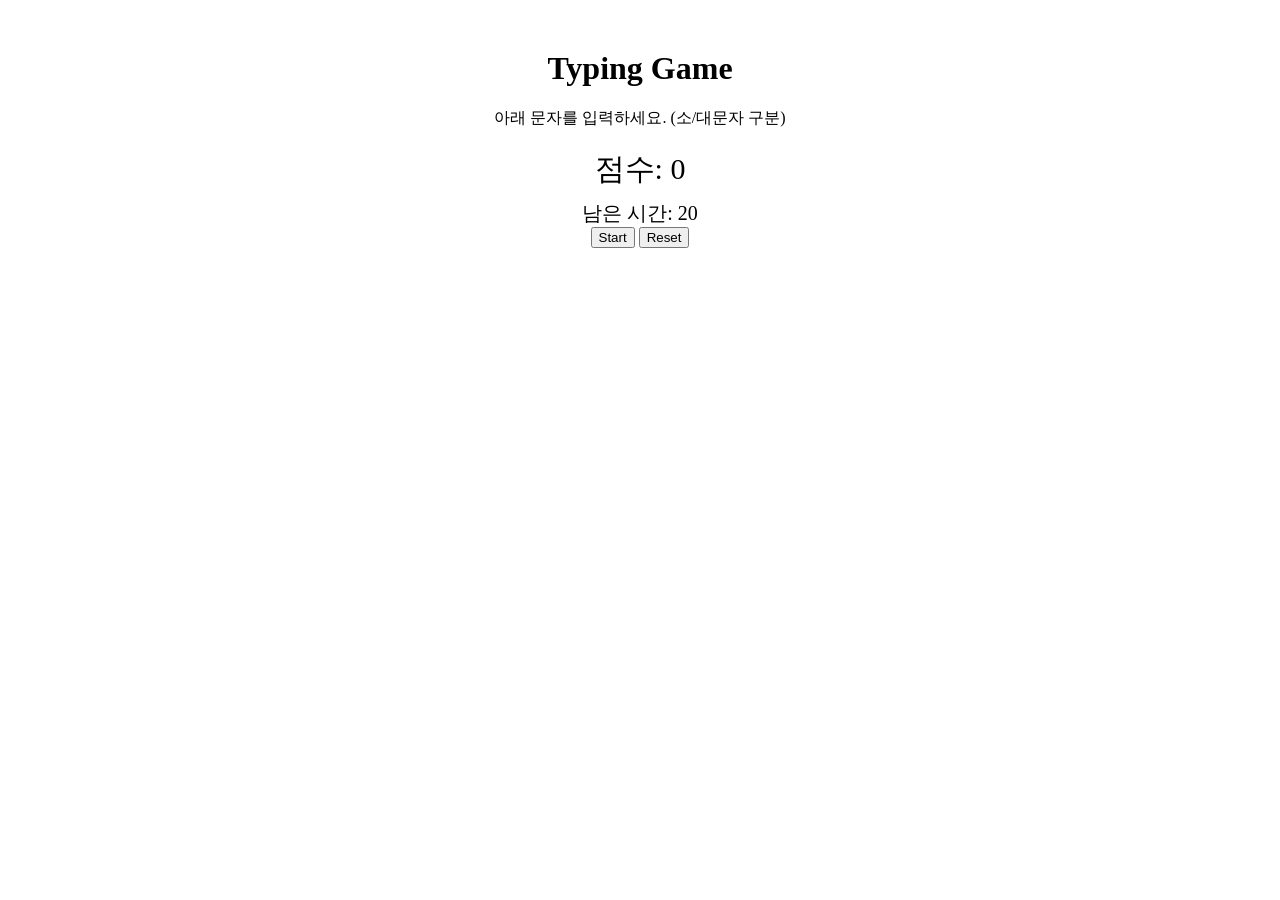
==== typing_game.html @ 27bb7985 "fix : 분할 HTML은 골격만 남기고 CSS/JS를 별도 파일로 분리. 3명이 각자 다른 파일에서 작업할 수 있도록 역할별로 나눔.  - css/style.css : 디자인 -" ====
<!--
    1. 아래 게임의 문제점을 발견하고, 개선점을 제시하세요. 정답은 없습니다.
    2. 디자인을 개선해보세요.

    [구조 안내]
    이 파일은 '골격'만 담당합니다. 마크업 구조와 id/class만 두고,
    디자인은 css/style.css, 동작은 js/*.js 에서 수정하세요.

    담당 나누기 예시
      - A : css/style.css      (디자인)
      - B : js/ui.js           (화면 표시)
      - C : js/game.js         (게임 규칙/진행)
      - 공통 : js/config.js    (설정값 — 바꿀 일 있으면 서로 알리고 수정)
 -->
<!DOCTYPE html>
<html lang="ko">
<head>
    <meta charset="UTF-8">
    <meta name="viewport" content="width=device-width, initial-scale=1.0">
    <title>Typing Game</title>
    <link rel="stylesheet" href="css/style.css">
</head>
<body>
    <main class="game">
        <h1 class="game__title">Typing Game</h1>

        <p class="game__guide">아래 문자를 입력하세요. (소/대문자 구분)</p>

        <!-- 지금 입력해야 할 문자가 표시되는 곳 -->
        <div class="game__target" id="targetChar"></div>

        <div class="game__status">
            <div class="game__score" id="score"></div>
            <div class="game__timer" id="timer"></div>
        </div>

        <div class="game__controls">
            <button type="button" class="game__button" id="startButton">Start</button>
            <button type="button" class="game__button" id="resetButton">Reset</button>
        </div>
    </main>

    <!-- 순서 중요: config → ui → game -->
    <script src="js/config.js"></script>
    <script src="js/ui.js"></script>
    <script src="js/game.js"></script>
</body>
</html>
---- css/style.css ----
/*
 * style.css — 디자인 담당
 *
 * 현재는 원본 HTML 에 있던 스타일을 그대로 옮겨온 상태입니다.
 * 아래 :root 변수부터 손대면 색/크기를 한 번에 바꿀 수 있습니다.
 */

:root {
    --target-size: 50px;
    --score-size: 30px;
    --timer-size: 20px;
}

body {
    text-align: center;
    margin-top: 50px;
}

.game__target {
    font-size: var(--target-size);
    font-weight: bold;
    margin-bottom: 20px;
}

.game__score {
    font-size: var(--score-size);
    margin-top: 20px;
    cursor: pointer;
}

.game__timer {
    font-size: var(--timer-size);
    margin-top: 10px;
}
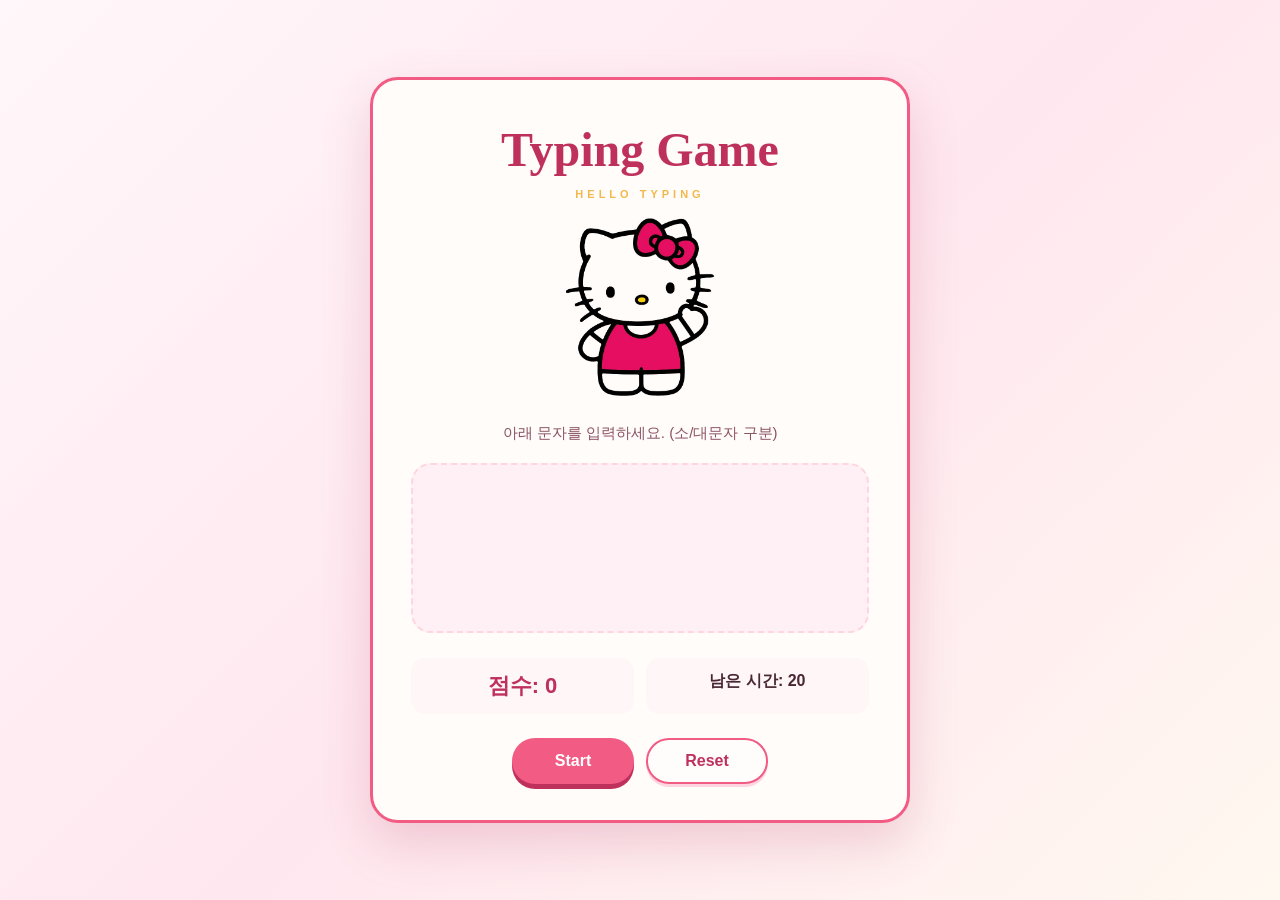
==== commit 5c675c10: "ui_sol" ====
--- a/typing_game.html
+++ b/typing_game.html
@@ -24,6 +24,8 @@
     <main class="game">
         <h1 class="game__title">Typing Game</h1>
 
+        <img class="game__character" src="assets/hello-kitty.png" alt="헬로키티 캐릭터">
+
         <p class="game__guide">아래 문자를 입력하세요. (소/대문자 구분)</p>
 
         <!-- 지금 입력해야 할 문자가 표시되는 곳 -->
--- a/css/style.css
+++ b/css/style.css
@@ -6,29 +6,253 @@
  */
 
 :root {
-    --target-size: 50px;
-    --score-size: 30px;
-    --timer-size: 20px;
+    --pink: #f25b83;
+    --dark-pink: #bf315d;
+    --pale-pink: #fff0f5;
+    --blush: #ffd5e1;
+    --ink: #4a2735;
+    --white: #fffdfb;
+    --gold: #f2b84b;
+}
+
+* {
+    box-sizing: border-box;
 }
 
 body {
+    min-height: 100vh;
+    display: grid;
+    place-items: center;
+    margin: 0;
+    padding: 32px 16px;
+    color: var(--ink);
+    background: linear-gradient(135deg, #fff7fa 0%, #ffe7ef 52%, #fff8f0 100%);
+    font-family: "Trebuchet MS", "Malgun Gothic", sans-serif;
+}
+
+.game {
+    position: relative;
+    width: min(100%, 540px);
+    padding: 42px 38px 36px;
+    border: 3px solid var(--pink);
+    border-radius: 28px;
+    background: rgba(255, 253, 251, 0.95);
+    box-shadow: 0 20px 50px rgba(174, 54, 93, 0.2);
     text-align: center;
-    margin-top: 50px;
+}
+
+.game__title {
+    position: relative;
+    z-index: 1;
+    margin: 0;
+    color: var(--dark-pink);
+    font-family: Georgia, "Times New Roman", serif;
+    font-size: clamp(32px, 8vw, 48px);
+}
+
+.game__title::before {
+    content: none;
+}
+
+.game__title::after {
+    display: block;
+    margin: 11px auto 0;
+    color: var(--gold);
+    content: "HELLO TYPING";
+    font-family: "Trebuchet MS", sans-serif;
+    font-size: 11px;
+    font-weight: bold;
+    letter-spacing: 4px;
+}
+
+.game__guide {
+    margin: 22px 0 20px;
+    color: #8c5366;
+    font-size: 15px;
+}
+
+.game__character {
+    display: block;
+    width: min(100%, 190px);
+    height: auto;
+    margin: 12px auto 18px;
+    border-radius: 18px;
+    mix-blend-mode: multiply;
 }
 
 .game__target {
-    font-size: var(--target-size);
-    font-weight: bold;
-    margin-bottom: 20px;
+    min-height: 170px;
+    display: grid;
+    place-items: center;
+    margin-bottom: 25px;
+    border: 2px dashed var(--blush);
+    border-radius: 20px;
+    color: var(--dark-pink);
+    background: var(--pale-pink);
+    font-family: Georgia, "Times New Roman", serif;
+    font-size: clamp(76px, 18vw, 116px);
+    font-weight: bold;
+    line-height: 1;
+    text-shadow: 4px 4px 0 var(--blush);
+}
+
+.game__target:not(:empty) {
+    animation: target-pop 180ms ease-out;
+}
+
+.game__status {
+    display: grid;
+    grid-template-columns: 1fr 1fr;
+    gap: 12px;
+    margin-bottom: 24px;
+}
+
+.game__score,
+.game__timer {
+    margin: 0;
+    padding: 13px 10px;
+    border-radius: 14px;
+    background: #fff6f8;
+    font-weight: bold;
 }
 
 .game__score {
-    font-size: var(--score-size);
-    margin-top: 20px;
+    color: var(--dark-pink);
+    font-size: 22px;
+}
+
+.game__timer {
+    color: var(--ink);
+    font-size: 16px;
+    overflow-wrap: anywhere;
+}
+
+.game__controls {
+    display: flex;
+    justify-content: center;
+    gap: 12px;
+}
+
+.game__button {
+    min-width: 122px;
+    padding: 12px 22px;
+    border: 0;
+    border-radius: 999px;
+    color: white;
+    background: var(--pink);
+    box-shadow: 0 5px 0 var(--dark-pink);
     cursor: pointer;
-}
-
-.game__timer {
-    font-size: var(--timer-size);
-    margin-top: 10px;
-}
+    font: inherit;
+    font-weight: bold;
+    transition: transform 120ms ease, box-shadow 120ms ease, background 120ms ease;
+}
+
+.game__button:hover {
+    background: #e84974;
+    transform: translateY(-2px);
+    box-shadow: 0 7px 0 var(--dark-pink);
+}
+
+.game__button:active {
+    transform: translateY(3px);
+    box-shadow: 0 2px 0 var(--dark-pink);
+}
+
+#resetButton {
+    color: var(--dark-pink);
+    background: var(--white);
+    border: 2px solid var(--pink);
+    box-shadow: 0 3px 0 var(--blush);
+}
+
+#resetButton:hover {
+    background: var(--pale-pink);
+    box-shadow: 0 5px 0 var(--blush);
+}
+
+.game__button:focus-visible {
+    outline: 3px solid #f6b1c5;
+    outline-offset: 4px;
+}
+
+@keyframes target-pop {
+    from { opacity: 0.3; transform: scale(0.75); }
+    to { opacity: 1; transform: scale(1); }
+}
+
+@media (max-width: 460px) {
+    .game {
+        padding: 36px 20px 30px;
+    }
+
+    .game::before {
+        left: 25px;
+    }
+
+    .game::after {
+        right: 25px;
+    }
+
+    .game__status {
+        grid-template-columns: 1fr;
+        gap: 8px;
+    }
+
+    .game__controls {
+        flex-direction: column;
+    }
+
+    .game__button {
+        width: 100%;
+    }
+}
+
+@media (max-width: 340px) {
+    body {
+        padding: 24px 10px;
+    }
+
+    .game {
+        padding: 32px 14px 24px;
+        border-radius: 22px;
+    }
+
+    .game::before,
+    .game::after {
+        width: 42px;
+        height: 42px;
+        top: -16px;
+    }
+
+    .game::before {
+        left: 18px;
+    }
+
+    .game::after {
+        right: 18px;
+    }
+
+    .game__title {
+        font-size: 30px;
+    }
+
+    .game__title::after {
+        font-size: 9px;
+        letter-spacing: 3px;
+    }
+
+    .game__target {
+        min-height: 135px;
+        font-size: 72px;
+    }
+}
+
+@media (prefers-reduced-motion: reduce) {
+    *,
+    *::before,
+    *::after {
+        scroll-behavior: auto !important;
+        transition-duration: 0.01ms !important;
+        animation-duration: 0.01ms !important;
+    }
+}
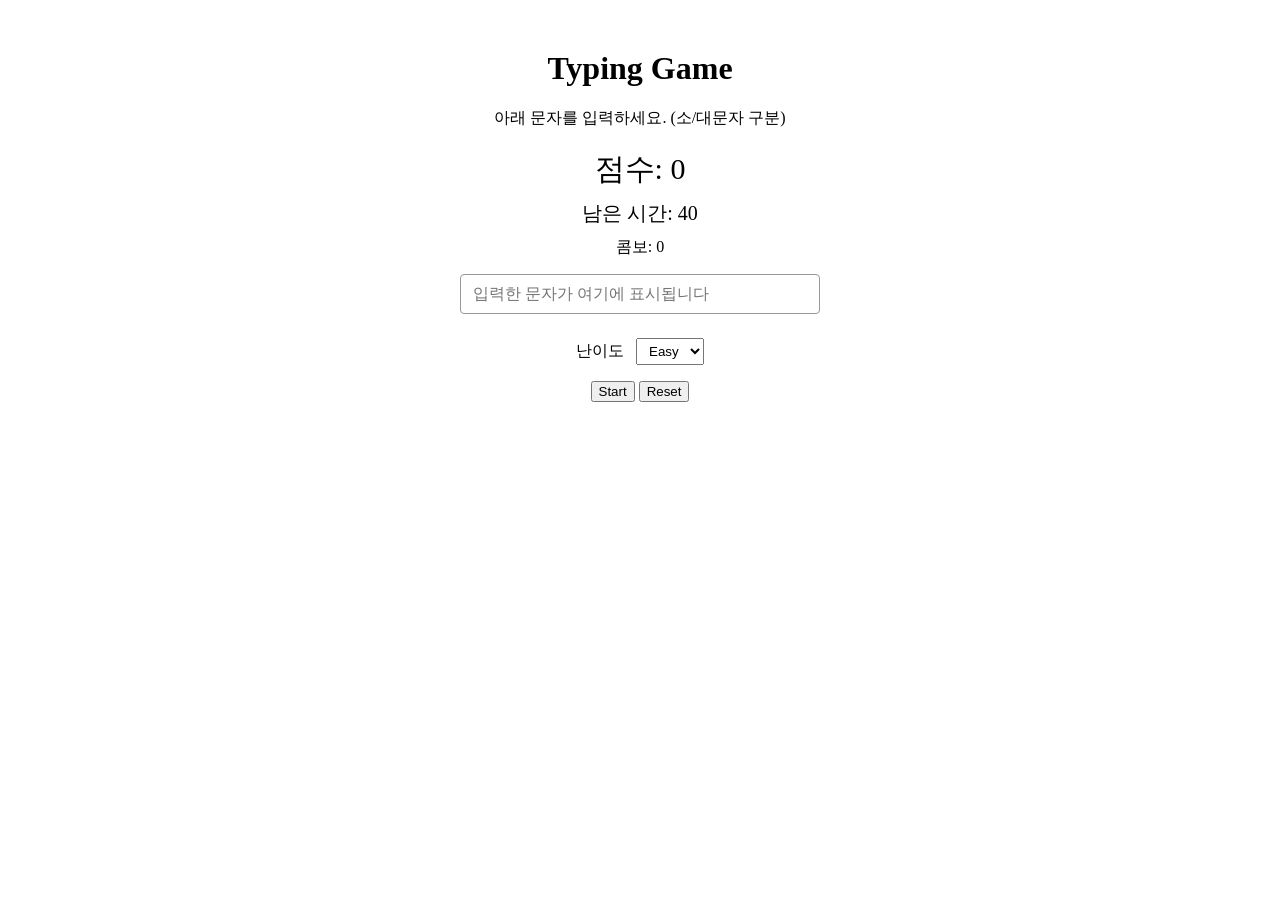
==== commit 93407ea0: "score_game" ====
--- a/typing_game.html
+++ b/typing_game.html
@@ -24,8 +24,6 @@
     <main class="game">
         <h1 class="game__title">Typing Game</h1>
 
-        <img class="game__character" src="assets/hello-kitty.png" alt="헬로키티 캐릭터">
-
         <p class="game__guide">아래 문자를 입력하세요. (소/대문자 구분)</p>
 
         <!-- 지금 입력해야 할 문자가 표시되는 곳 -->
@@ -34,7 +32,17 @@
         <div class="game__status">
             <div class="game__score" id="score"></div>
             <div class="game__timer" id="timer"></div>
+            <div class="game__combo" id="combo"></div>
+            <input class="game__input" id="typedInput" type="text" placeholder="입력한 문자가 여기에 표시됩니다" readonly>
         </div>
+
+        <label class="game__mode">
+            난이도
+            <select id="modeSelect">
+                <option value="easy">Easy</option>
+                <option value="hard">Hard</option>
+            </select>
+        </label>
 
         <div class="game__controls">
             <button type="button" class="game__button" id="startButton">Start</button>
--- a/css/style.css
+++ b/css/style.css
@@ -6,253 +6,54 @@
  */
 
 :root {
-    --pink: #f25b83;
-    --dark-pink: #bf315d;
-    --pale-pink: #fff0f5;
-    --blush: #ffd5e1;
-    --ink: #4a2735;
-    --white: #fffdfb;
-    --gold: #f2b84b;
-}
-
-* {
-    box-sizing: border-box;
+    --target-size: 50px;
+    --score-size: 30px;
+    --timer-size: 20px;
 }
 
 body {
-    min-height: 100vh;
-    display: grid;
-    place-items: center;
-    margin: 0;
-    padding: 32px 16px;
-    color: var(--ink);
-    background: linear-gradient(135deg, #fff7fa 0%, #ffe7ef 52%, #fff8f0 100%);
-    font-family: "Trebuchet MS", "Malgun Gothic", sans-serif;
-}
-
-.game {
-    position: relative;
-    width: min(100%, 540px);
-    padding: 42px 38px 36px;
-    border: 3px solid var(--pink);
-    border-radius: 28px;
-    background: rgba(255, 253, 251, 0.95);
-    box-shadow: 0 20px 50px rgba(174, 54, 93, 0.2);
     text-align: center;
-}
-
-.game__title {
-    position: relative;
-    z-index: 1;
-    margin: 0;
-    color: var(--dark-pink);
-    font-family: Georgia, "Times New Roman", serif;
-    font-size: clamp(32px, 8vw, 48px);
-}
-
-.game__title::before {
-    content: none;
-}
-
-.game__title::after {
-    display: block;
-    margin: 11px auto 0;
-    color: var(--gold);
-    content: "HELLO TYPING";
-    font-family: "Trebuchet MS", sans-serif;
-    font-size: 11px;
-    font-weight: bold;
-    letter-spacing: 4px;
-}
-
-.game__guide {
-    margin: 22px 0 20px;
-    color: #8c5366;
-    font-size: 15px;
-}
-
-.game__character {
-    display: block;
-    width: min(100%, 190px);
-    height: auto;
-    margin: 12px auto 18px;
-    border-radius: 18px;
-    mix-blend-mode: multiply;
+    margin-top: 50px;
 }
 
 .game__target {
-    min-height: 170px;
-    display: grid;
-    place-items: center;
-    margin-bottom: 25px;
-    border: 2px dashed var(--blush);
-    border-radius: 20px;
-    color: var(--dark-pink);
-    background: var(--pale-pink);
-    font-family: Georgia, "Times New Roman", serif;
-    font-size: clamp(76px, 18vw, 116px);
+    font-size: var(--target-size);
     font-weight: bold;
-    line-height: 1;
-    text-shadow: 4px 4px 0 var(--blush);
-}
-
-.game__target:not(:empty) {
-    animation: target-pop 180ms ease-out;
-}
-
-.game__status {
-    display: grid;
-    grid-template-columns: 1fr 1fr;
-    gap: 12px;
-    margin-bottom: 24px;
-}
-
-.game__score,
-.game__timer {
-    margin: 0;
-    padding: 13px 10px;
-    border-radius: 14px;
-    background: #fff6f8;
-    font-weight: bold;
+    margin-bottom: 20px;
 }
 
 .game__score {
-    color: var(--dark-pink);
-    font-size: 22px;
+    font-size: var(--score-size);
+    margin-top: 20px;
+    cursor: pointer;
 }
 
 .game__timer {
-    color: var(--ink);
-    font-size: 16px;
-    overflow-wrap: anywhere;
+    font-size: var(--timer-size);
+    margin-top: 10px;
 }
 
-.game__controls {
-    display: flex;
-    justify-content: center;
-    gap: 12px;
+.game__combo {
+    margin-top: 10px;
 }
 
-.game__button {
-    min-width: 122px;
-    padding: 12px 22px;
-    border: 0;
-    border-radius: 999px;
-    color: white;
-    background: var(--pink);
-    box-shadow: 0 5px 0 var(--dark-pink);
-    cursor: pointer;
+.game__input {
+    box-sizing: border-box;
+    display: block;
+    width: min(100%, 360px);
+    margin: 16px auto 0;
+    padding: 10px 12px;
+    border: 1px solid #999;
+    border-radius: 4px;
     font: inherit;
-    font-weight: bold;
-    transition: transform 120ms ease, box-shadow 120ms ease, background 120ms ease;
 }
 
-.game__button:hover {
-    background: #e84974;
-    transform: translateY(-2px);
-    box-shadow: 0 7px 0 var(--dark-pink);
+.game__mode {
+    display: block;
+    margin: 24px 0 16px;
 }
 
-.game__button:active {
-    transform: translateY(3px);
-    box-shadow: 0 2px 0 var(--dark-pink);
+.game__mode select {
+    margin-left: 8px;
+    padding: 4px 8px;
 }
-
-#resetButton {
-    color: var(--dark-pink);
-    background: var(--white);
-    border: 2px solid var(--pink);
-    box-shadow: 0 3px 0 var(--blush);
-}
-
-#resetButton:hover {
-    background: var(--pale-pink);
-    box-shadow: 0 5px 0 var(--blush);
-}
-
-.game__button:focus-visible {
-    outline: 3px solid #f6b1c5;
-    outline-offset: 4px;
-}
-
-@keyframes target-pop {
-    from { opacity: 0.3; transform: scale(0.75); }
-    to { opacity: 1; transform: scale(1); }
-}
-
-@media (max-width: 460px) {
-    .game {
-        padding: 36px 20px 30px;
-    }
-
-    .game::before {
-        left: 25px;
-    }
-
-    .game::after {
-        right: 25px;
-    }
-
-    .game__status {
-        grid-template-columns: 1fr;
-        gap: 8px;
-    }
-
-    .game__controls {
-        flex-direction: column;
-    }
-
-    .game__button {
-        width: 100%;
-    }
-}
-
-@media (max-width: 340px) {
-    body {
-        padding: 24px 10px;
-    }
-
-    .game {
-        padding: 32px 14px 24px;
-        border-radius: 22px;
-    }
-
-    .game::before,
-    .game::after {
-        width: 42px;
-        height: 42px;
-        top: -16px;
-    }
-
-    .game::before {
-        left: 18px;
-    }
-
-    .game::after {
-        right: 18px;
-    }
-
-    .game__title {
-        font-size: 30px;
-    }
-
-    .game__title::after {
-        font-size: 9px;
-        letter-spacing: 3px;
-    }
-
-    .game__target {
-        min-height: 135px;
-        font-size: 72px;
-    }
-}
-
-@media (prefers-reduced-motion: reduce) {
-    *,
-    *::before,
-    *::after {
-        scroll-behavior: auto !important;
-        transition-duration: 0.01ms !important;
-        animation-duration: 0.01ms !important;
-    }
-}
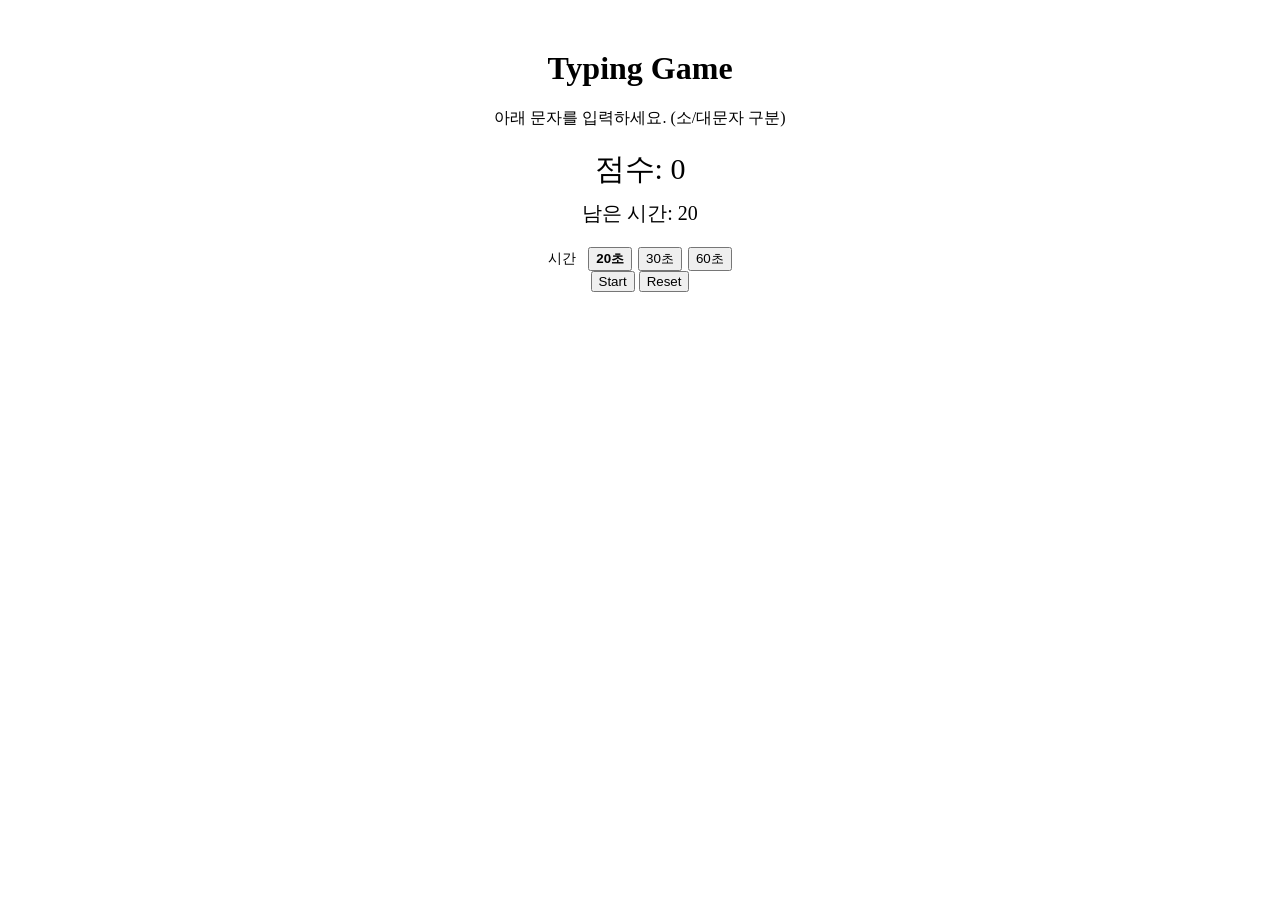
==== commit 6a086c4f: "feat: 게임 시간 20/30/60초 선택 기능 추가 CONFIG.TIME_OPTIONS 목록을 읽어 시간 선택 버튼을 자동 생성. 앞으로 시간 추가/삭제는 config.js 한" ====
--- a/typing_game.html
+++ b/typing_game.html
@@ -32,17 +32,13 @@
         <div class="game__status">
             <div class="game__score" id="score"></div>
             <div class="game__timer" id="timer"></div>
-            <div class="game__combo" id="combo"></div>
-            <input class="game__input" id="typedInput" type="text" placeholder="입력한 문자가 여기에 표시됩니다" readonly>
         </div>
 
-        <label class="game__mode">
-            난이도
-            <select id="modeSelect">
-                <option value="easy">Easy</option>
-                <option value="hard">Hard</option>
-            </select>
-        </label>
+        <!-- 시간 선택 버튼이 들어갈 자리 (버튼은 js/ui.js 가 만들어 넣습니다) -->
+        <div class="game__times">
+            <span class="game__times-label">시간</span>
+            <div class="game__time-options" id="timeOptions"></div>
+        </div>
 
         <div class="game__controls">
             <button type="button" class="game__button" id="startButton">Start</button>
--- a/css/style.css
+++ b/css/style.css
@@ -33,27 +33,26 @@
     margin-top: 10px;
 }
 
-.game__combo {
-    margin-top: 10px;
+/* --- 시간 선택 --- */
+.game__times {
+    margin-top: 20px;
 }
 
-.game__input {
-    box-sizing: border-box;
-    display: block;
-    width: min(100%, 360px);
-    margin: 16px auto 0;
-    padding: 10px 12px;
-    border: 1px solid #999;
-    border-radius: 4px;
-    font: inherit;
+.game__times-label {
+    font-size: 14px;
+    margin-right: 8px;
 }
 
-.game__mode {
-    display: block;
-    margin: 24px 0 16px;
+.game__time-options {
+    display: inline-flex;
+    gap: 6px;
 }
 
-.game__mode select {
-    margin-left: 8px;
-    padding: 4px 8px;
+.game__time-option.is-selected {
+    font-weight: bold;
 }
+
+.game__time-option:disabled {
+    opacity: 0.4;
+    cursor: not-allowed;
+}
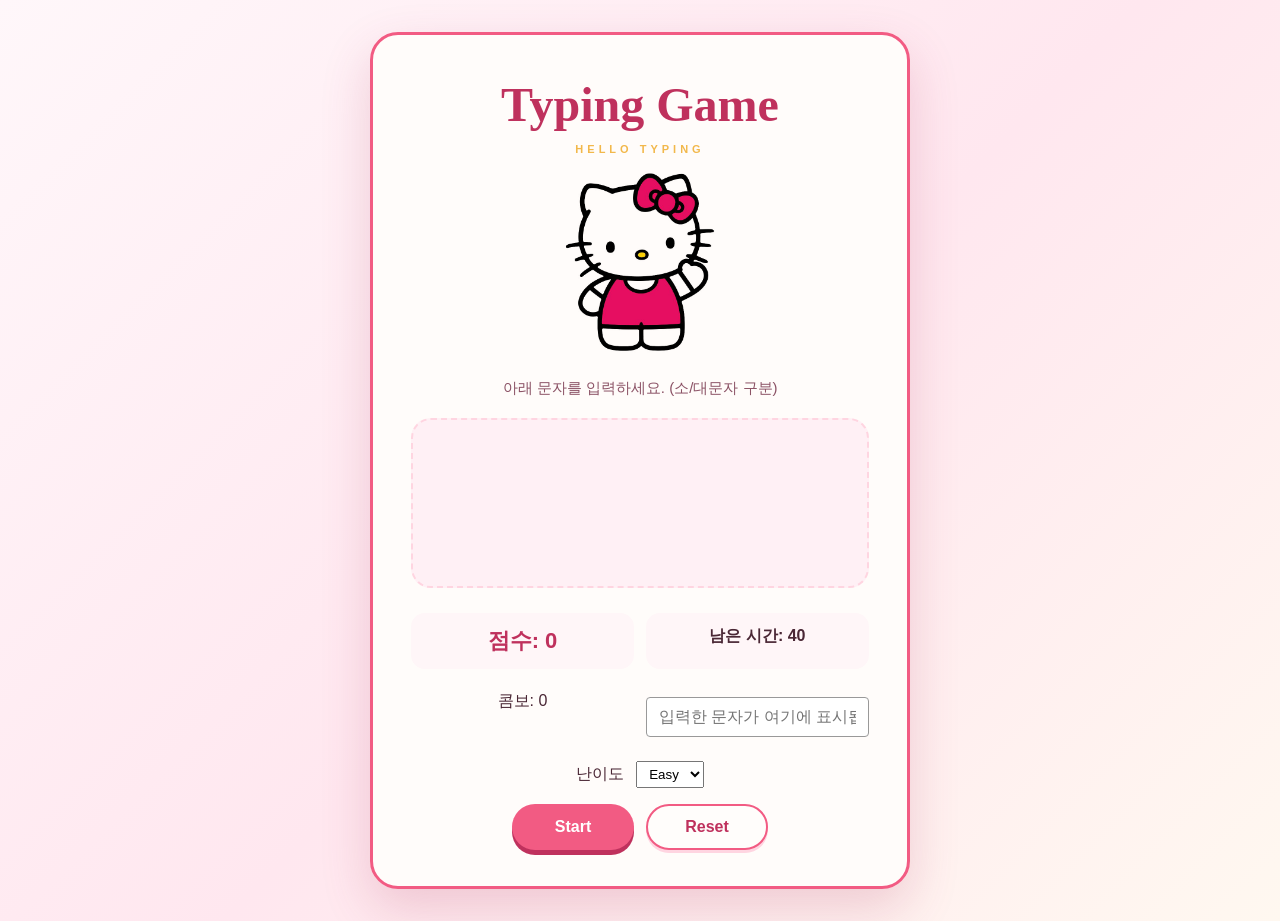
==== commit 6869729a: "Merge pull request #2 from tkddn89621/score_game score_game" ====
--- a/typing_game.html
+++ b/typing_game.html
@@ -24,6 +24,8 @@
     <main class="game">
         <h1 class="game__title">Typing Game</h1>
 
+        <img class="game__character" src="assets/hello-kitty.png" alt="헬로키티 캐릭터">
+
         <p class="game__guide">아래 문자를 입력하세요. (소/대문자 구분)</p>
 
         <!-- 지금 입력해야 할 문자가 표시되는 곳 -->
@@ -32,13 +34,17 @@
         <div class="game__status">
             <div class="game__score" id="score"></div>
             <div class="game__timer" id="timer"></div>
+            <div class="game__combo" id="combo"></div>
+            <input class="game__input" id="typedInput" type="text" placeholder="입력한 문자가 여기에 표시됩니다" readonly>
         </div>
 
-        <!-- 시간 선택 버튼이 들어갈 자리 (버튼은 js/ui.js 가 만들어 넣습니다) -->
-        <div class="game__times">
-            <span class="game__times-label">시간</span>
-            <div class="game__time-options" id="timeOptions"></div>
-        </div>
+        <label class="game__mode">
+            난이도
+            <select id="modeSelect">
+                <option value="easy">Easy</option>
+                <option value="hard">Hard</option>
+            </select>
+        </label>
 
         <div class="game__controls">
             <button type="button" class="game__button" id="startButton">Start</button>
--- a/css/style.css
+++ b/css/style.css
@@ -6,53 +6,278 @@
  */
 
 :root {
-    --target-size: 50px;
-    --score-size: 30px;
-    --timer-size: 20px;
+    --pink: #f25b83;
+    --dark-pink: #bf315d;
+    --pale-pink: #fff0f5;
+    --blush: #ffd5e1;
+    --ink: #4a2735;
+    --white: #fffdfb;
+    --gold: #f2b84b;
+}
+
+* {
+    box-sizing: border-box;
 }
 
 body {
+    min-height: 100vh;
+    display: grid;
+    place-items: center;
+    margin: 0;
+    padding: 32px 16px;
+    color: var(--ink);
+    background: linear-gradient(135deg, #fff7fa 0%, #ffe7ef 52%, #fff8f0 100%);
+    font-family: "Trebuchet MS", "Malgun Gothic", sans-serif;
+}
+
+.game {
+    position: relative;
+    width: min(100%, 540px);
+    padding: 42px 38px 36px;
+    border: 3px solid var(--pink);
+    border-radius: 28px;
+    background: rgba(255, 253, 251, 0.95);
+    box-shadow: 0 20px 50px rgba(174, 54, 93, 0.2);
     text-align: center;
-    margin-top: 50px;
+}
+
+.game__title {
+    position: relative;
+    z-index: 1;
+    margin: 0;
+    color: var(--dark-pink);
+    font-family: Georgia, "Times New Roman", serif;
+    font-size: clamp(32px, 8vw, 48px);
+}
+
+.game__title::before {
+    content: none;
+}
+
+.game__title::after {
+    display: block;
+    margin: 11px auto 0;
+    color: var(--gold);
+    content: "HELLO TYPING";
+    font-family: "Trebuchet MS", sans-serif;
+    font-size: 11px;
+    font-weight: bold;
+    letter-spacing: 4px;
+}
+
+.game__guide {
+    margin: 22px 0 20px;
+    color: #8c5366;
+    font-size: 15px;
+}
+
+.game__character {
+    display: block;
+    width: min(100%, 190px);
+    height: auto;
+    margin: 12px auto 18px;
+    border-radius: 18px;
+    mix-blend-mode: multiply;
 }
 
 .game__target {
-    font-size: var(--target-size);
-    font-weight: bold;
-    margin-bottom: 20px;
+    min-height: 170px;
+    display: grid;
+    place-items: center;
+    margin-bottom: 25px;
+    border: 2px dashed var(--blush);
+    border-radius: 20px;
+    color: var(--dark-pink);
+    background: var(--pale-pink);
+    font-family: Georgia, "Times New Roman", serif;
+    font-size: clamp(76px, 18vw, 116px);
+    font-weight: bold;
+    line-height: 1;
+    text-shadow: 4px 4px 0 var(--blush);
+}
+
+.game__target:not(:empty) {
+    animation: target-pop 180ms ease-out;
+}
+
+.game__status {
+    display: grid;
+    grid-template-columns: 1fr 1fr;
+    gap: 12px;
+    margin-bottom: 24px;
+}
+
+.game__score,
+.game__timer {
+    margin: 0;
+    padding: 13px 10px;
+    border-radius: 14px;
+    background: #fff6f8;
+    font-weight: bold;
 }
 
 .game__score {
-    font-size: var(--score-size);
-    margin-top: 20px;
+    color: var(--dark-pink);
+    font-size: 22px;
+}
+
+.game__timer {
+    color: var(--ink);
+    font-size: 16px;
+    overflow-wrap: anywhere;
+}
+
+.game__controls {
+    display: flex;
+    justify-content: center;
+    gap: 12px;
+}
+
+.game__button {
+    min-width: 122px;
+    padding: 12px 22px;
+    border: 0;
+    border-radius: 999px;
+    color: white;
+    background: var(--pink);
+    box-shadow: 0 5px 0 var(--dark-pink);
     cursor: pointer;
-}
-
-.game__timer {
-    font-size: var(--timer-size);
+    font: inherit;
+    font-weight: bold;
+    transition: transform 120ms ease, box-shadow 120ms ease, background 120ms ease;
+}
+
+.game__button:hover {
+    background: #e84974;
+    transform: translateY(-2px);
+    box-shadow: 0 7px 0 var(--dark-pink);
+}
+
+.game__button:active {
+    transform: translateY(3px);
+    box-shadow: 0 2px 0 var(--dark-pink);
+}
+
+#resetButton {
+    color: var(--dark-pink);
+    background: var(--white);
+    border: 2px solid var(--pink);
+    box-shadow: 0 3px 0 var(--blush);
+}
+
+#resetButton:hover {
+    background: var(--pale-pink);
+    box-shadow: 0 5px 0 var(--blush);
+}
+
+.game__button:focus-visible {
+    outline: 3px solid #f6b1c5;
+    outline-offset: 4px;
+}
+
+@keyframes target-pop {
+    from { opacity: 0.3; transform: scale(0.75); }
+    to { opacity: 1; transform: scale(1); }
+}
+
+@media (max-width: 460px) {
+    .game {
+        padding: 36px 20px 30px;
+    }
+
+    .game::before {
+        left: 25px;
+    }
+
+    .game::after {
+        right: 25px;
+    }
+
+    .game__status {
+        grid-template-columns: 1fr;
+        gap: 8px;
+    }
+
+    .game__controls {
+        flex-direction: column;
+    }
+
+    .game__button {
+        width: 100%;
+    }
+}
+
+@media (max-width: 340px) {
+    body {
+        padding: 24px 10px;
+    }
+
+    .game {
+        padding: 32px 14px 24px;
+        border-radius: 22px;
+    }
+
+    .game::before,
+    .game::after {
+        width: 42px;
+        height: 42px;
+        top: -16px;
+    }
+
+    .game::before {
+        left: 18px;
+    }
+
+    .game::after {
+        right: 18px;
+    }
+
+    .game__title {
+        font-size: 30px;
+    }
+
+    .game__title::after {
+        font-size: 9px;
+        letter-spacing: 3px;
+    }
+
+    .game__target {
+        min-height: 135px;
+        font-size: 72px;
+    }
+}
+
+@media (prefers-reduced-motion: reduce) {
+    *,
+    *::before,
+    *::after {
+        scroll-behavior: auto !important;
+        transition-duration: 0.01ms !important;
+        animation-duration: 0.01ms !important;
+    }
+}
+
+.game__combo {
     margin-top: 10px;
 }
 
-/* --- 시간 선택 --- */
-.game__times {
-    margin-top: 20px;
-}
-
-.game__times-label {
-    font-size: 14px;
-    margin-right: 8px;
-}
-
-.game__time-options {
-    display: inline-flex;
-    gap: 6px;
-}
-
-.game__time-option.is-selected {
-    font-weight: bold;
-}
-
-.game__time-option:disabled {
-    opacity: 0.4;
-    cursor: not-allowed;
-}
+.game__input {
+    box-sizing: border-box;
+    display: block;
+    width: min(100%, 360px);
+    margin: 16px auto 0;
+    padding: 10px 12px;
+    border: 1px solid #999;
+    border-radius: 4px;
+    font: inherit;
+}
+
+.game__mode {
+    display: block;
+    margin: 24px 0 16px;
+}
+
+.game__mode select {
+    margin-left: 8px;
+    padding: 4px 8px;
+}
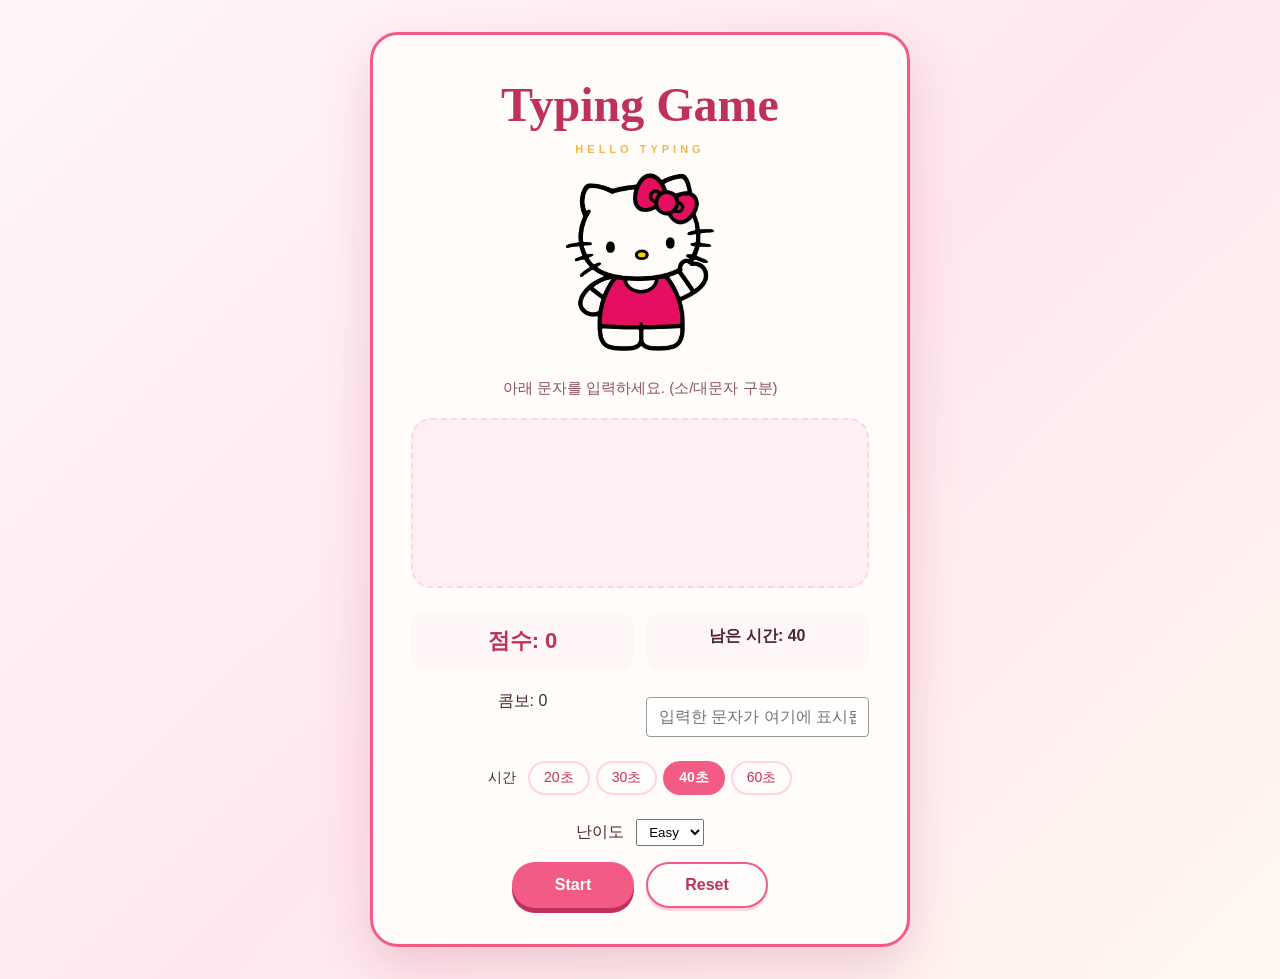
==== commit 1f0fb447: "Merge origin/main into game 팀원 작업(ui_game, score_game)과 시간 선택 기능을 통합. 양쪽 기능을 모두 살리는 방향으로 충돌 해결.  역할 " ====
--- a/typing_game.html
+++ b/typing_game.html
@@ -38,6 +38,11 @@
             <input class="game__input" id="typedInput" type="text" placeholder="입력한 문자가 여기에 표시됩니다" readonly>
         </div>
 
+        <!-- 시간 선택 버튼이 들어갈 자리 (버튼은 js/ui.js 가 만들어 넣습니다) -->
+        <div class="game__times">
+            <span class="game__times-label">시간</span>
+            <div class="game__time-options" id="timeOptions"></div>
+        </div>
         <label class="game__mode">
             난이도
             <select id="modeSelect">
--- a/css/style.css
+++ b/css/style.css
@@ -261,6 +261,45 @@
     margin-top: 10px;
 }
 
+/* --- 시간 선택 --- */
+.game__times {
+    margin-top: 20px;
+}
+
+.game__times-label {
+    font-size: 14px;
+    margin-right: 8px;
+}
+
+.game__time-options {
+    display: inline-flex;
+    gap: 6px;
+}
+
+/* 색상은 위 :root 변수를 따라갑니다 (디자인 담당자가 조정 가능) */
+.game__time-option {
+    padding: 6px 14px;
+    border: 2px solid var(--blush);
+    border-radius: 999px;
+    color: var(--dark-pink);
+    background: var(--white);
+    cursor: pointer;
+    font: inherit;
+    font-size: 14px;
+}
+
+.game__time-option.is-selected {
+    border-color: var(--pink);
+    color: var(--white);
+    background: var(--pink);
+    font-weight: bold;
+}
+
+.game__time-option:disabled {
+    opacity: 0.4;
+    cursor: not-allowed;
+}
+
 .game__input {
     box-sizing: border-box;
     display: block;
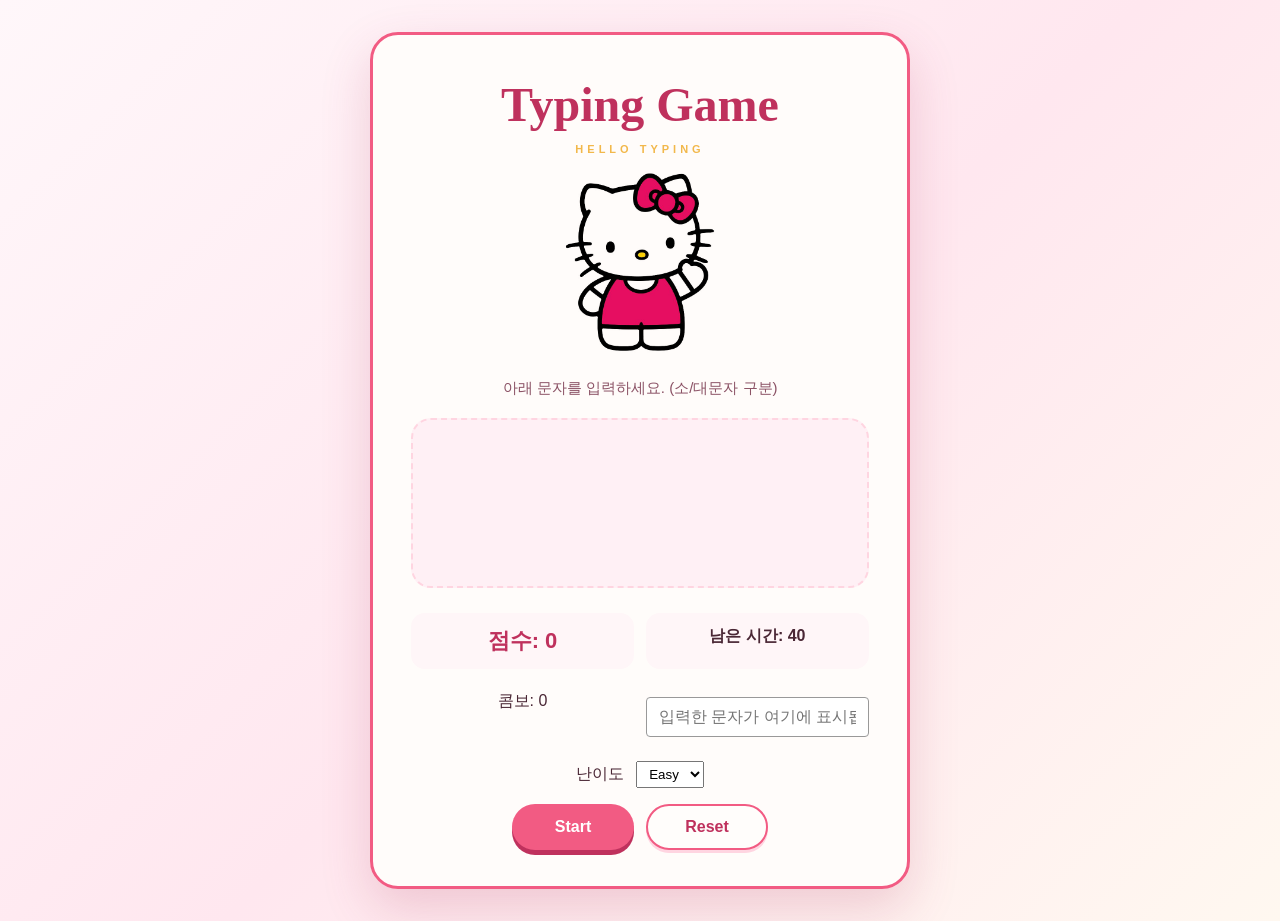
==== commit 1db1de3a: "fix: 시간을 난이도로 고정하고 온보딩 안내문 수정 시간 선택 기능 제거 - 플레이어가 임의로 시간을 바꿀 수 있으면 난이도가 무의미해지므로   제한 시간은 난이도가 단독으로 정" ====
--- a/typing_game.html
+++ b/typing_game.html
@@ -38,11 +38,7 @@
             <input class="game__input" id="typedInput" type="text" placeholder="입력한 문자가 여기에 표시됩니다" readonly>
         </div>
 
-        <!-- 시간 선택 버튼이 들어갈 자리 (버튼은 js/ui.js 가 만들어 넣습니다) -->
-        <div class="game__times">
-            <span class="game__times-label">시간</span>
-            <div class="game__time-options" id="timeOptions"></div>
-        </div>
+        <!-- 난이도를 고르면 제한 시간도 함께 정해집니다 (Easy 40초 / Hard 20초) -->
         <label class="game__mode">
             난이도
             <select id="modeSelect">
--- a/css/style.css
+++ b/css/style.css
@@ -261,45 +261,6 @@
     margin-top: 10px;
 }
 
-/* --- 시간 선택 --- */
-.game__times {
-    margin-top: 20px;
-}
-
-.game__times-label {
-    font-size: 14px;
-    margin-right: 8px;
-}
-
-.game__time-options {
-    display: inline-flex;
-    gap: 6px;
-}
-
-/* 색상은 위 :root 변수를 따라갑니다 (디자인 담당자가 조정 가능) */
-.game__time-option {
-    padding: 6px 14px;
-    border: 2px solid var(--blush);
-    border-radius: 999px;
-    color: var(--dark-pink);
-    background: var(--white);
-    cursor: pointer;
-    font: inherit;
-    font-size: 14px;
-}
-
-.game__time-option.is-selected {
-    border-color: var(--pink);
-    color: var(--white);
-    background: var(--pink);
-    font-weight: bold;
-}
-
-.game__time-option:disabled {
-    opacity: 0.4;
-    cursor: not-allowed;
-}
-
 .game__input {
     box-sizing: border-box;
     display: block;
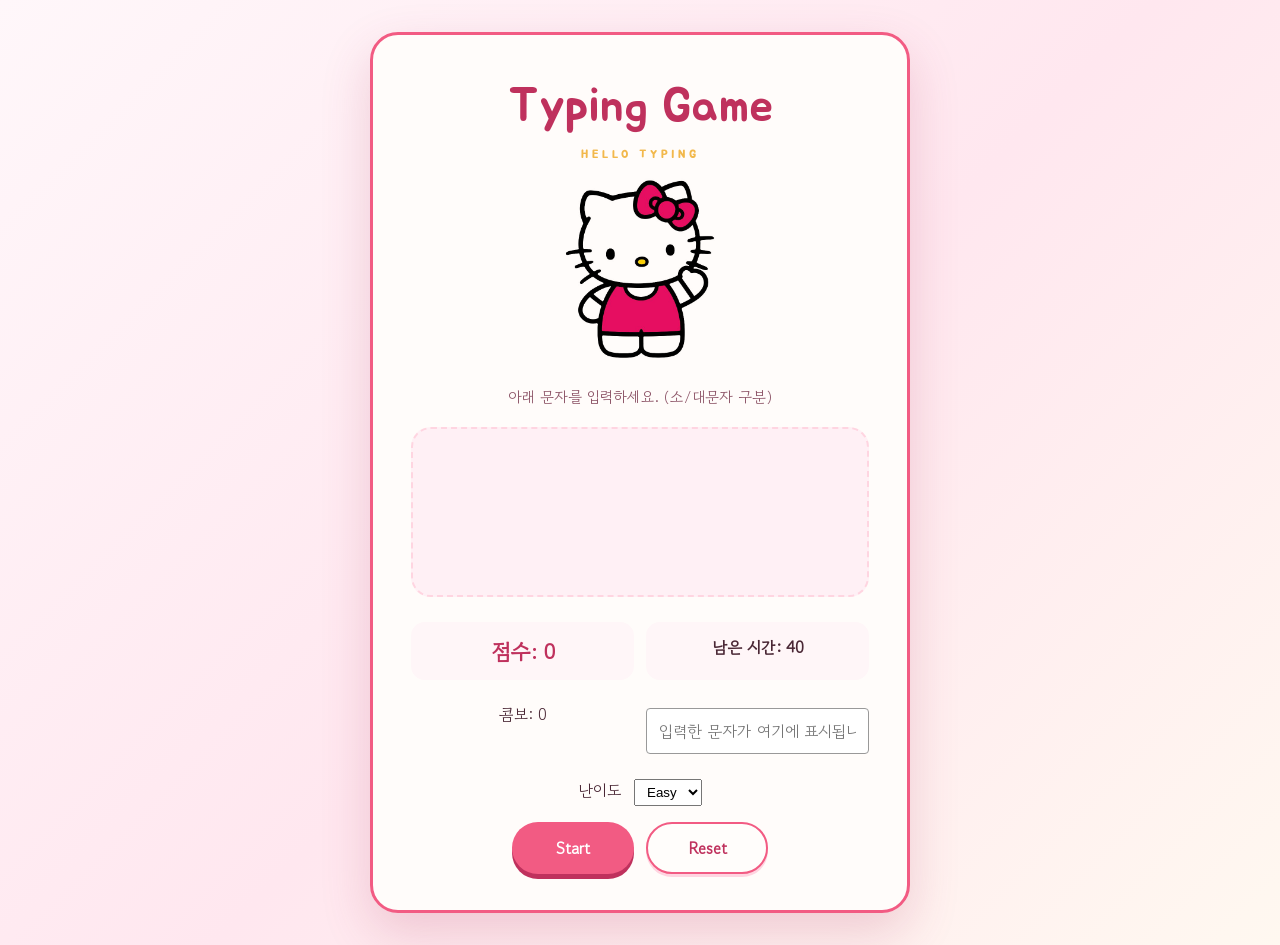
==== commit 83b126cb: "style: 게임 화면 폰트를 온보딩과 통일 두 페이지가 서로 다른 폰트를 쓰고 있어 하나로 맞춤. - 제목과 출제 문자 : 주아체 - 본문             : 고운돋움 - " ====
--- a/typing_game.html
+++ b/typing_game.html
@@ -18,6 +18,10 @@
     <meta charset="UTF-8">
     <meta name="viewport" content="width=device-width, initial-scale=1.0">
     <title>Typing Game</title>
+    <!-- 온보딩 화면과 같은 폰트 (주아체 / 고운돋움) — 인터넷 연결이 필요합니다 -->
+    <link rel="preconnect" href="https://fonts.googleapis.com">
+    <link rel="preconnect" href="https://fonts.gstatic.com" crossorigin>
+    <link href="https://fonts.googleapis.com/css2?family=Jua&family=Gowun+Dodum&display=swap" rel="stylesheet">
     <link rel="stylesheet" href="css/style.css">
 </head>
 <body>
--- a/css/style.css
+++ b/css/style.css
@@ -27,7 +27,8 @@
     padding: 32px 16px;
     color: var(--ink);
     background: linear-gradient(135deg, #fff7fa 0%, #ffe7ef 52%, #fff8f0 100%);
-    font-family: "Trebuchet MS", "Malgun Gothic", sans-serif;
+    /* 온보딩 화면과 동일 — 폰트를 바꾸려면 여기와 아래 .game__title 쪽만 고치면 됩니다 */
+    font-family: "Gowun Dodum", "Malgun Gothic", sans-serif;
 }
 
 .game {
@@ -46,7 +47,8 @@
     z-index: 1;
     margin: 0;
     color: var(--dark-pink);
-    font-family: Georgia, "Times New Roman", serif;
+    font-family: "Jua", "Malgun Gothic", sans-serif;
+    font-weight: normal;
     font-size: clamp(32px, 8vw, 48px);
 }
 
@@ -59,7 +61,7 @@
     margin: 11px auto 0;
     color: var(--gold);
     content: "HELLO TYPING";
-    font-family: "Trebuchet MS", sans-serif;
+    font-family: "Jua", "Malgun Gothic", sans-serif;
     font-size: 11px;
     font-weight: bold;
     letter-spacing: 4px;
@@ -89,9 +91,10 @@
     border-radius: 20px;
     color: var(--dark-pink);
     background: var(--pale-pink);
-    font-family: Georgia, "Times New Roman", serif;
+    /* 출제 문자 — 대소문자와 0/O 구분이 중요한 자리라 폰트를 바꿀 때 주의 */
+    font-family: "Jua", "Malgun Gothic", sans-serif;
     font-size: clamp(76px, 18vw, 116px);
-    font-weight: bold;
+    font-weight: normal;
     line-height: 1;
     text-shadow: 4px 4px 0 var(--blush);
 }
